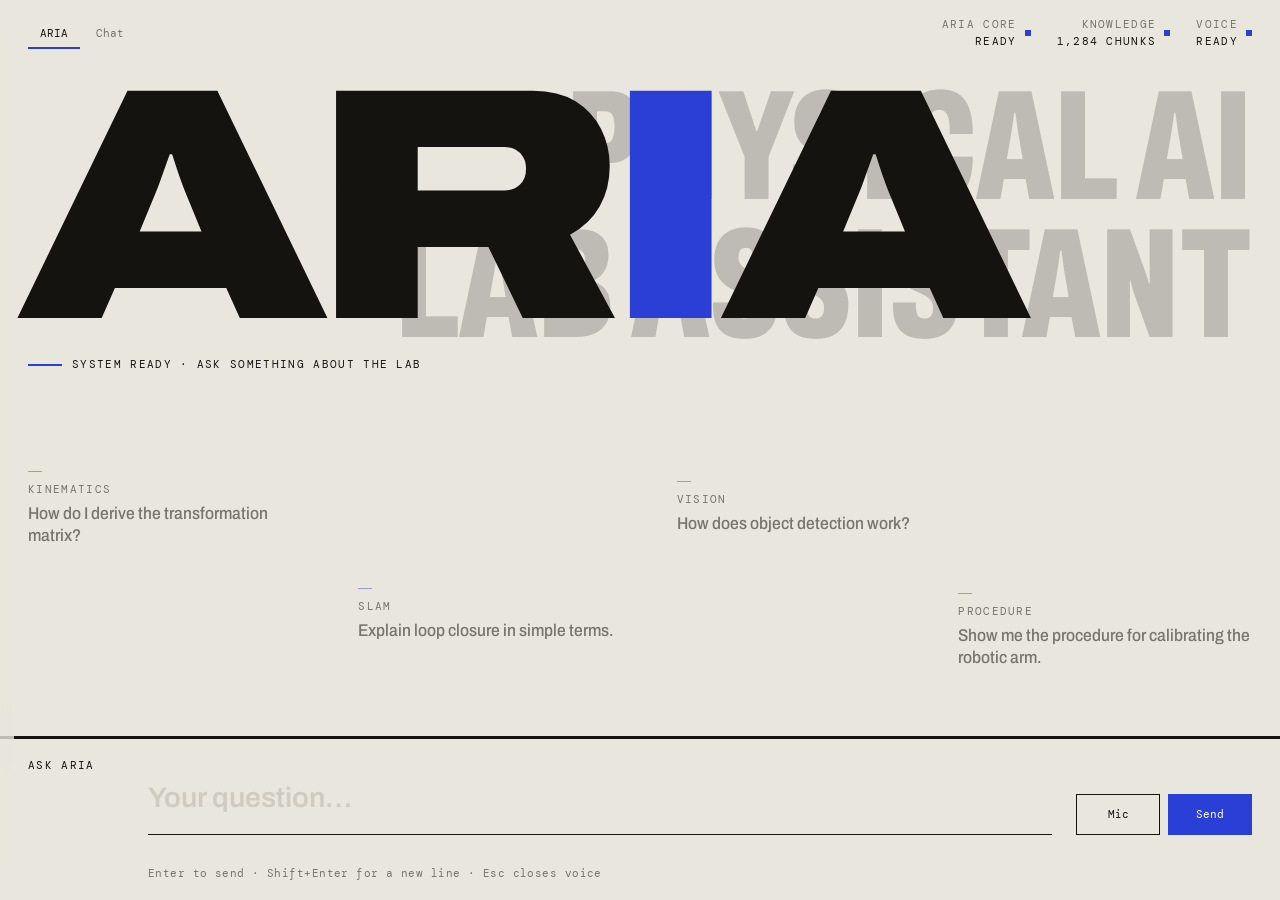
==== aria-frontend/index.html @ bf6c08a0 "Add ARIA frontend UI code" ====
<!DOCTYPE html>
<html lang="en"><head><meta charset="utf-8">
<meta name="viewport" content="width=device-width, initial-scale=1, viewport-fit=cover">
<title>ARIA</title>
<link rel="preconnect" href="https://fonts.googleapis.com"><link rel="preconnect" href="https://fonts.gstatic.com" crossorigin>
<link href="https://fonts.googleapis.com/css2?family=Archivo:wdth,wght@62..125,100..900&family=DM+Mono:wght@400;500&display=swap" rel="stylesheet">
<link rel="icon" type="image/svg+xml" href="assets/logo/favicon.svg">
<link rel="stylesheet" href="css/style.css"></head>
<body data-mode="home">
<aside id="side">
<div class="brand"><svg viewBox="0 0 24 24" fill="none" stroke="currentColor" stroke-width="2.4"><path d="M3 21 12 3l9 18"/><path d="M7.5 14h9" stroke="var(--acc)"/><rect x="10.6" y="12.6" width="2.8" height="2.8" fill="var(--acc)" stroke="none"/></svg>ARIA</div>
<div class="m sess up" id="sess"></div>
<button class="new m up" id="new"><span>New session</span><span>+</span></button>
<h3>This session</h3><ul class="ql" id="ql"></ul>
<h3>Knowledge base</h3><ul class="docs" id="docs"></ul>
<div class="foot"><div class="m up">Memory</div><div class="mem" id="mem"></div><div class="m" id="memt"></div></div>
</aside>
<header id="top">
<nav class="tabs m up"><button id="t-home" class="on">ARIA</button><button id="t-chat">Chat<span id="cn"></span></button></nav>
<div class="sts m up">
<div class="st on"><i></i><span>ARIA Core</span><b>Ready</b></div>
<div class="st on"><i></i><span>Knowledge</span><b id="kc"></b></div>
<div class="st" id="vs"><i></i><span>Voice</span><b id="vt"></b></div>
</div></header>
<main id="stage">
<section id="home">
<h1 class="mark">AR<b>I</b>A</h1>
<div class="tag">Physical AI<br>Lab Assistant</div>
<div class="ready m up">System ready · ask something about the lab</div>
<ul class="start">
<li><button data-q="How do I derive the transformation matrix?"><span class="c m up">Kinematics</span><span class="q">How do I derive the transformation matrix?</span></button></li>
<li><button data-q="Explain loop closure in simple terms."><span class="c m up">SLAM</span><span class="q">Explain loop closure in simple terms.</span></button></li>
<li><button data-q="How does object detection work?"><span class="c m up">Vision</span><span class="q">How does object detection work?</span></button></li>
<li><button data-q="Show me the procedure for calibrating the robotic arm."><span class="c m up">Procedure</span><span class="q">Show me the procedure for calibrating the robotic arm.</span></button></li>
</ul></section>
<section id="chat"><div id="msgs"></div></section>
</main>
<footer id="dock">
<label class="lab m up" for="q">Ask ARIA</label>
<textarea id="q" rows="1" placeholder="Your question…"></textarea>
<div class="btns m up"><button id="mic">Mic</button><button class="send" id="send">Send</button></div>
<div class="hint m">Enter to send · Shift+Enter for a new line · Esc closes voice</div>
</footer>
<div id="vo">
<div class="r m up"><span>ARIA / Voice</span><span id="vsub">Microphone open</span></div>
<div id="vw">Listening</div>
<div><canvas id="cv"></canvas><div class="vb"><div id="tr"></div><button class="stop m up" id="stop">Stop</button></div></div>
</div>
<script src="js/api.js"></script>
<script src="js/script.js"></script>
</body></html>
---- aria-frontend/css/style.css ----
:root{--sans:"Archivo",system-ui,sans-serif;--mono:"DM Mono",ui-monospace,monospace;--bg:#171611;--ink:#ebe8de;--mute:#8d8a80;--rule:#ebe8de;--soft:#34322b;--acc:#8a9bff;--ok:#e0b43a}
@media(prefers-color-scheme:light){:root{--bg:#e9e6dd;--ink:#14130f;--mute:#77746b;--rule:#14130f;--soft:#cfcbc0;--acc:#2a3fd6;--ok:#b58900}}
*{box-sizing:border-box}
html,body{height:100%;margin:0}
body{overflow:hidden;background:var(--bg);color:var(--ink);font:400 16px/1.55 var(--sans)}
button{background:none;border:0;padding:0;text-align:left;font:inherit;color:inherit;cursor:pointer}
:focus-visible{outline:2px solid var(--acc);outline-offset:3px}
.m{font-family:var(--mono);font-size:11px;letter-spacing:.04em}
.up{text-transform:uppercase;letter-spacing:.12em}
/* top */
#top{position:fixed;top:0;left:0;right:0;z-index:5;display:flex;align-items:center;gap:20px;padding:16px 28px}
.tabs{display:flex;gap:4px}
.tabs button{padding:7px 12px;color:var(--mute)}
.tabs button.on{color:var(--ink);box-shadow:inset 0 -2px var(--acc)}
.sts{margin-left:auto;display:flex;gap:26px}
.st{display:grid;grid-template-columns:auto 6px;gap:0 8px;text-align:right}
.st i{grid-column:2;grid-row:1/3;align-self:center;width:6px;height:6px;background:var(--soft)}
.st.on i{background:var(--acc)}
.st span{color:var(--mute);grid-column:1}.st b{font-weight:400;color:var(--ink);grid-column:1}
/* stage */
#stage{position:absolute;inset:0 0 164px 0;overflow:hidden}
#home,#chat{position:absolute;inset:0;overflow:auto}
#home{padding:76px 28px 0;display:flex;flex-direction:column;container-type:inline-size;transition:transform .5s cubic-bezier(.6,0,.2,1),opacity .4s}
.mark{font-weight:900;font-stretch:125%;font-size:min(27cqw,46vh);line-height:.8;letter-spacing:-.055em;margin:0 0 0 -.04em;position:relative;z-index:1;white-space:nowrap;flex:none;user-select:none}
.mark b{color:var(--acc);font-weight:900}
.tag{position:absolute;z-index:0;right:28px;top:78px;text-align:right;font-weight:800;font-stretch:62%;font-size:min(12.8cqw,21.8vh);line-height:.88;text-transform:uppercase;color:var(--ink);opacity:.2;pointer-events:none}
.ready{display:flex;align-items:center;gap:10px;margin:16px 0 48px;flex:none}
.ready::before{content:"";width:34px;height:2px;background:var(--acc)}
.start{list-style:none;margin:auto 0 22px;padding:40px 0 0;width:100%;flex:none;display:flex;flex-wrap:wrap;gap:24px 40px}
.start li{width:clamp(190px,24cqw,300px)}
.start button{display:block;width:100%;color:var(--mute);transition:transform .3s,color .25s}
.start button::before{content:"";display:block;width:14px;height:1px;background:var(--acc);margin-bottom:9px;opacity:.45;transition:width .3s,opacity .3s}
.start .c{display:block}
.start .q{display:block;margin-top:5px;font-size:17px;line-height:1.3;font-weight:500;font-stretch:90%}
.start button:hover,.start button:focus-visible{transform:translateX(8px);color:var(--acc)}
.start button:hover::before,.start button:focus-visible::before{width:46px;opacity:1}
@media(min-width:901px){.start{display:block;position:relative;height:clamp(210px,27vh,290px)}.start li{position:absolute}
.start li:nth-child(1){left:0;top:0}.start li:nth-child(2){left:27%;top:48%}.start li:nth-child(3){left:53%;top:4%}.start li:nth-child(4){right:0;top:50%}}
/* chat */
#chat{padding:76px 28px 28px;background:var(--bg);transform:translateX(100%);visibility:hidden;transition:transform .5s cubic-bezier(.6,0,.2,1),visibility 0s .5s}
body[data-mode=chat] #chat{transform:none;visibility:visible;transition:transform .5s cubic-bezier(.6,0,.2,1),visibility 0s}
body[data-mode=chat] #home{transform:translateX(-10%);opacity:0;pointer-events:none}
#msgs{max-width:760px;margin:0 auto;display:flex;flex-direction:column;gap:28px}
.empty{font:13px var(--mono);color:var(--mute)}
.turn{display:flex;flex-direction:column;gap:16px}
.u{align-self:flex-end;max-width:78%;background:var(--ink);color:var(--bg);padding:10px 16px;border-radius:14px 14px 3px 14px;font-weight:500}
.a{max-width:68ch;animation:fi .35s ease-out}
@keyframes fi{from{opacity:0;transform:translateY(6px)}to{opacity:1;transform:none}}
.a .h{color:var(--mute);margin-bottom:6px}
.a p{margin:0 0 .8em;line-height:1.65}
.fx{font:13px var(--mono);border-left:3px solid var(--acc);padding:6px 0 6px 14px;margin:0 0 1.1em;white-space:pre;overflow-x:auto}
.wait{color:var(--mute)}
.bar{width:220px;height:2px;background:var(--soft);margin-top:8px;overflow:hidden}
.bar i{display:block;width:34%;height:100%;background:var(--acc);animation:sl 1.1s ease-in-out infinite}
@keyframes sl{from{transform:translateX(-100%)}to{transform:translateX(300%)}}
.trail{margin-top:12px}
.trail summary{color:var(--mute);display:flex;gap:8px;list-style:none;cursor:pointer}
.trail summary::-webkit-details-marker{display:none}
.trail summary::before{content:"▸";color:var(--acc)}
.trail[open] summary::before{content:"▾"}
.grid{display:grid;gap:8px;margin-top:10px}
.src{display:block;width:100%;background:color-mix(in srgb,var(--ink) 6%,transparent);border-radius:6px;padding:10px 14px}
.src .n{color:var(--acc)}.src .d,.src .sec{color:var(--mute)}
.src .ti{display:block;font-weight:600;line-height:1.25;margin-top:3px}
.src:hover .ti{color:var(--acc)}
.rel{display:flex;gap:8px;align-items:center;margin-top:7px}
.trk{width:70px;height:3px;background:var(--soft)}.trk i{display:block;height:100%;background:var(--acc)}
.ps{display:block;max-height:0;overflow:hidden;font-size:14px;color:var(--mute);transition:max-height .35s}
.src.open .ps{max-height:160px;margin:8px 0 2px;padding-left:10px;border-left:1px solid var(--acc)}
.nf{color:var(--mute);margin-top:12px}
/* side */
#side{position:fixed;left:0;top:0;bottom:0;width:276px;z-index:8;display:flex;flex-direction:column;padding:18px 24px;background:color-mix(in srgb,var(--bg) 72%,transparent);backdrop-filter:blur(18px);-webkit-backdrop-filter:blur(18px);overflow-y:auto;transform:translateX(calc(-100% + 14px));transition:transform .35s cubic-bezier(.6,0,.2,1)}
#side::after{content:"";position:fixed;left:11px;top:50%;margin-top:-28px;width:3px;height:56px;background:var(--acc)}
#side>*{opacity:0;transition:opacity .2s}
#side:hover{transform:none}
#side:hover>*{opacity:1;transition:opacity .2s .12s}
#side:hover::after{display:none}
.brand{display:flex;align-items:center;gap:10px;font-weight:900;font-stretch:125%;font-size:20px;letter-spacing:.04em}
.brand svg{width:24px;height:24px}
.sess{color:var(--mute);margin-top:10px}
.new{background:color-mix(in srgb,var(--ink) 9%,transparent);padding:10px 12px;margin:18px 0 4px;display:flex;justify-content:space-between}
.new:hover{background:var(--ink);color:var(--bg)}
#side h3{font:500 11px var(--mono);letter-spacing:.12em;text-transform:uppercase;color:var(--mute);margin:26px 0 8px}
#side ul{list-style:none;margin:0;padding:0}
.ql button{display:grid;grid-template-columns:38px 1fr;font-size:14px;padding:8px 0;width:100%}
.ql button:hover{color:var(--acc)}.ql span:last-child{overflow:hidden;white-space:nowrap;text-overflow:ellipsis}
.ql .m{color:var(--mute)}.none{font-size:14px;color:var(--mute)}
.docs li{position:relative;font-size:14px;padding:4px 0;display:grid;grid-template-columns:38px 1fr}
.docs .m{color:var(--mute)}
.docs li.used{color:var(--acc);font-weight:600}
.docs li.used::before{content:"";position:absolute;left:-12px;top:6px;bottom:6px;width:3px;background:var(--acc)}
.foot{margin-top:auto;padding-top:20px}
.mem{display:flex;gap:3px;margin:8px 0}.mem i{width:12px;height:5px;background:var(--soft)}.mem i.f{background:var(--ink)}
/* dock */
#dock{position:absolute;left:0;right:0;bottom:0;height:164px;background:var(--bg);border-top:3px solid var(--rule);padding:12px 28px 18px;display:grid;grid-template-columns:96px 1fr auto;gap:0 24px;align-items:end}
.lab{align-self:start;padding-top:6px}
#q{width:100%;border:0;border-bottom:1px solid var(--rule);background:transparent;color:var(--ink);font:600 clamp(20px,2.2vw,30px)/1.2 var(--sans);padding:8px 0 10px;resize:none;height:62px;overflow:hidden;outline:0}
#q::placeholder{color:var(--soft)}
#q:focus{border-bottom:3px solid var(--acc);padding-bottom:8px}
.btns{display:flex;gap:8px}
.btns button{border:1px solid var(--rule);padding:11px 18px;min-width:84px;text-align:center}
.btns button:hover{background:var(--ink);color:var(--bg)}
.btns .send{background:var(--acc);color:#fff;border-color:var(--acc)}
.btns .send:hover{background:var(--ink);border-color:var(--ink);color:var(--bg)}
.hint{grid-column:2;margin-top:8px;color:var(--mute)}
/* voice */
#vo{position:fixed;inset:0;z-index:20;background:#14130f;color:#ebe8de;display:grid;grid-template-rows:auto 1fr auto;padding:20px 28px 24px;clip-path:circle(0% at 92% 94%);visibility:hidden;transition:clip-path .55s cubic-bezier(.6,0,.2,1),visibility 0s .55s}
#vo.open{clip-path:circle(150% at 92% 94%);visibility:visible;transition:clip-path .55s cubic-bezier(.6,0,.2,1),visibility 0s}
#vo .r{display:flex;justify-content:space-between}
#vw{align-self:center;font-weight:900;font-stretch:125%;font-size:clamp(54px,15vw,230px);line-height:.85;letter-spacing:-.04em;text-transform:uppercase}
#cv{width:100%;height:110px;display:block}
.vb{display:flex;justify-content:space-between;align-items:end;gap:24px;margin-top:16px}
#tr{font-size:15px;color:#a9a69b;max-width:60ch}
#vo .stop{border:1px solid #ebe8de;padding:11px 22px}
#vo .stop:hover{background:#ebe8de;color:#14130f}
@media(max-width:900px){
#top{padding:14px 18px}.st:not(:first-child){display:none}
#stage{bottom:176px}
#dock{grid-template-columns:1fr auto;height:176px}.lab,.hint{display:none}
#q{grid-column:1}}
@media(prefers-reduced-motion:reduce){*,*::before,*::after{animation:none!important;transition:none!important}}
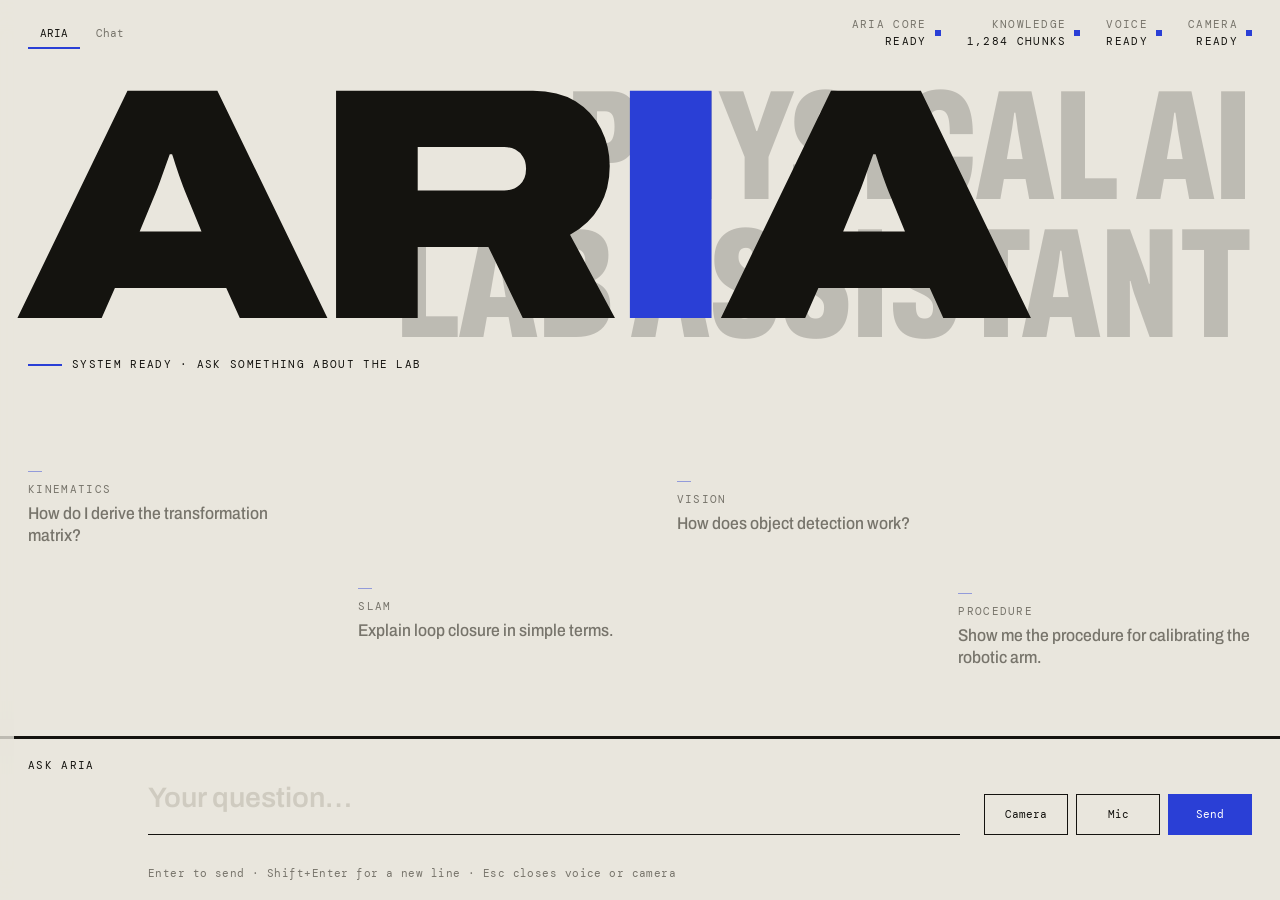
==== commit 4f1beeb5: "Add live camera preview and photo upload to UI" ====
--- a/aria-frontend/index.html
+++ b/aria-frontend/index.html
@@ -21,6 +21,7 @@
 <div class="st on"><i></i><span>ARIA Core</span><b>Ready</b></div>
 <div class="st on"><i></i><span>Knowledge</span><b id="kc"></b></div>
 <div class="st" id="vs"><i></i><span>Voice</span><b id="vt"></b></div>
+<div class="st" id="cs"><i></i><span>Camera</span><b id="ct"></b></div>
 </div></header>
 <main id="stage">
 <section id="home">
@@ -38,14 +39,20 @@
 <footer id="dock">
 <label class="lab m up" for="q">Ask ARIA</label>
 <textarea id="q" rows="1" placeholder="Your question…"></textarea>
-<div class="btns m up"><button id="mic">Mic</button><button class="send" id="send">Send</button></div>
-<div class="hint m">Enter to send · Shift+Enter for a new line · Esc closes voice</div>
+<div class="btns m up"><button id="cam">Camera</button><button id="mic">Mic</button><button class="send" id="send">Send</button></div>
+<div class="hint m">Enter to send · Shift+Enter for a new line · Esc closes voice or camera</div>
 </footer>
 <div id="vo">
 <div class="r m up"><span>ARIA / Voice</span><span id="vsub">Microphone open</span></div>
 <div id="vw">Listening</div>
 <div><canvas id="cv"></canvas><div class="vb"><div id="tr"></div><button class="stop m up" id="stop">Stop</button></div></div>
 </div>
+<div id="co" role="dialog" aria-label="Camera">
+<div class="r m up"><span>ARIA / Camera</span><span id="csub">Starting camera</span></div>
+<div class="vw"><video id="cvid" autoplay playsinline muted></video><div class="cmsg" id="cmsg"></div></div>
+<div class="cb"><input id="cq" class="cq" type="text" placeholder="Ask about what you see (optional)" autocomplete="off">
+<div class="cbtn m up"><button id="cup">Upload</button><input id="cfile" type="file" accept="image/*"><button id="cflip">Flip</button><button id="cshot" class="shot">Capture</button><button id="cstop">Close</button></div></div>
+</div>
 <script src="js/api.js"></script>
 <script src="js/script.js"></script>
 </body></html>
--- a/aria-frontend/css/style.css
+++ b/aria-frontend/css/style.css
@@ -113,6 +113,31 @@
 #tr{font-size:15px;color:#a9a69b;max-width:60ch}
 #vo .stop{border:1px solid #ebe8de;padding:11px 22px}
 #vo .stop:hover{background:#ebe8de;color:#14130f}
+/* camera */
+#co{position:fixed;inset:0;z-index:20;background:#14130f;color:#ebe8de;display:grid;grid-template-rows:auto 1fr auto;gap:16px;padding:20px 28px 24px;clip-path:circle(0% at 86% 94%);visibility:hidden;transition:clip-path .55s cubic-bezier(.6,0,.2,1),visibility 0s .55s}
+#co.open{clip-path:circle(150% at 86% 94%);visibility:visible;transition:clip-path .55s cubic-bezier(.6,0,.2,1),visibility 0s}
+#co .r{display:flex;justify-content:space-between}
+#co .vw{position:relative;min-height:0;display:flex;align-items:center;justify-content:center;background:#0b0b09;outline:1px solid #34322b}
+#cvid{max-width:100%;max-height:100%;width:100%;height:100%;object-fit:contain;display:block}
+#co .vw::before,#co .vw::after{content:"";position:absolute;width:26px;height:26px;border:2px solid #8a9bff;pointer-events:none}
+#co .vw::before{left:10px;top:10px;border-right:0;border-bottom:0}
+#co .vw::after{right:10px;bottom:10px;border-left:0;border-top:0}
+.cmsg{position:absolute;inset:0;display:none;align-items:center;justify-content:center;text-align:center;padding:24px;color:#a9a69b;font-size:15px;line-height:1.5}
+.cmsg.on{display:flex}
+.cb{display:flex;gap:24px;align-items:end;justify-content:space-between}
+.cq{flex:1;max-width:60ch;border:0;border-bottom:1px solid #ebe8de;background:transparent;color:#ebe8de;font:500 18px var(--sans);padding:8px 0 10px;outline:0}
+.cq::placeholder{color:#6f6c63}
+.cq:focus{border-bottom:3px solid #8a9bff;padding-bottom:8px}
+.cbtn{display:flex;gap:8px}
+#cfile{display:none}
+.cbtn button{border:1px solid #ebe8de;padding:11px 20px;text-align:center}
+.cbtn button:hover{background:#ebe8de;color:#14130f}
+.cbtn .shot{background:#8a9bff;border-color:#8a9bff;color:#fff}
+.cbtn .shot:hover{background:#ebe8de;border-color:#ebe8de;color:#14130f}
+.cbtn button:disabled{opacity:.4;pointer-events:none}
+.u img{display:block;max-width:240px;width:100%;border-radius:8px;margin:0 0 8px}
+@media(max-width:900px){
+#co{padding:16px 16px 20px}.cb{flex-direction:column;align-items:stretch;gap:14px}.cq{max-width:none}.cbtn button{flex:1}}
 @media(max-width:900px){
 #top{padding:14px 18px}.st:not(:first-child){display:none}
 #stage{bottom:176px}
